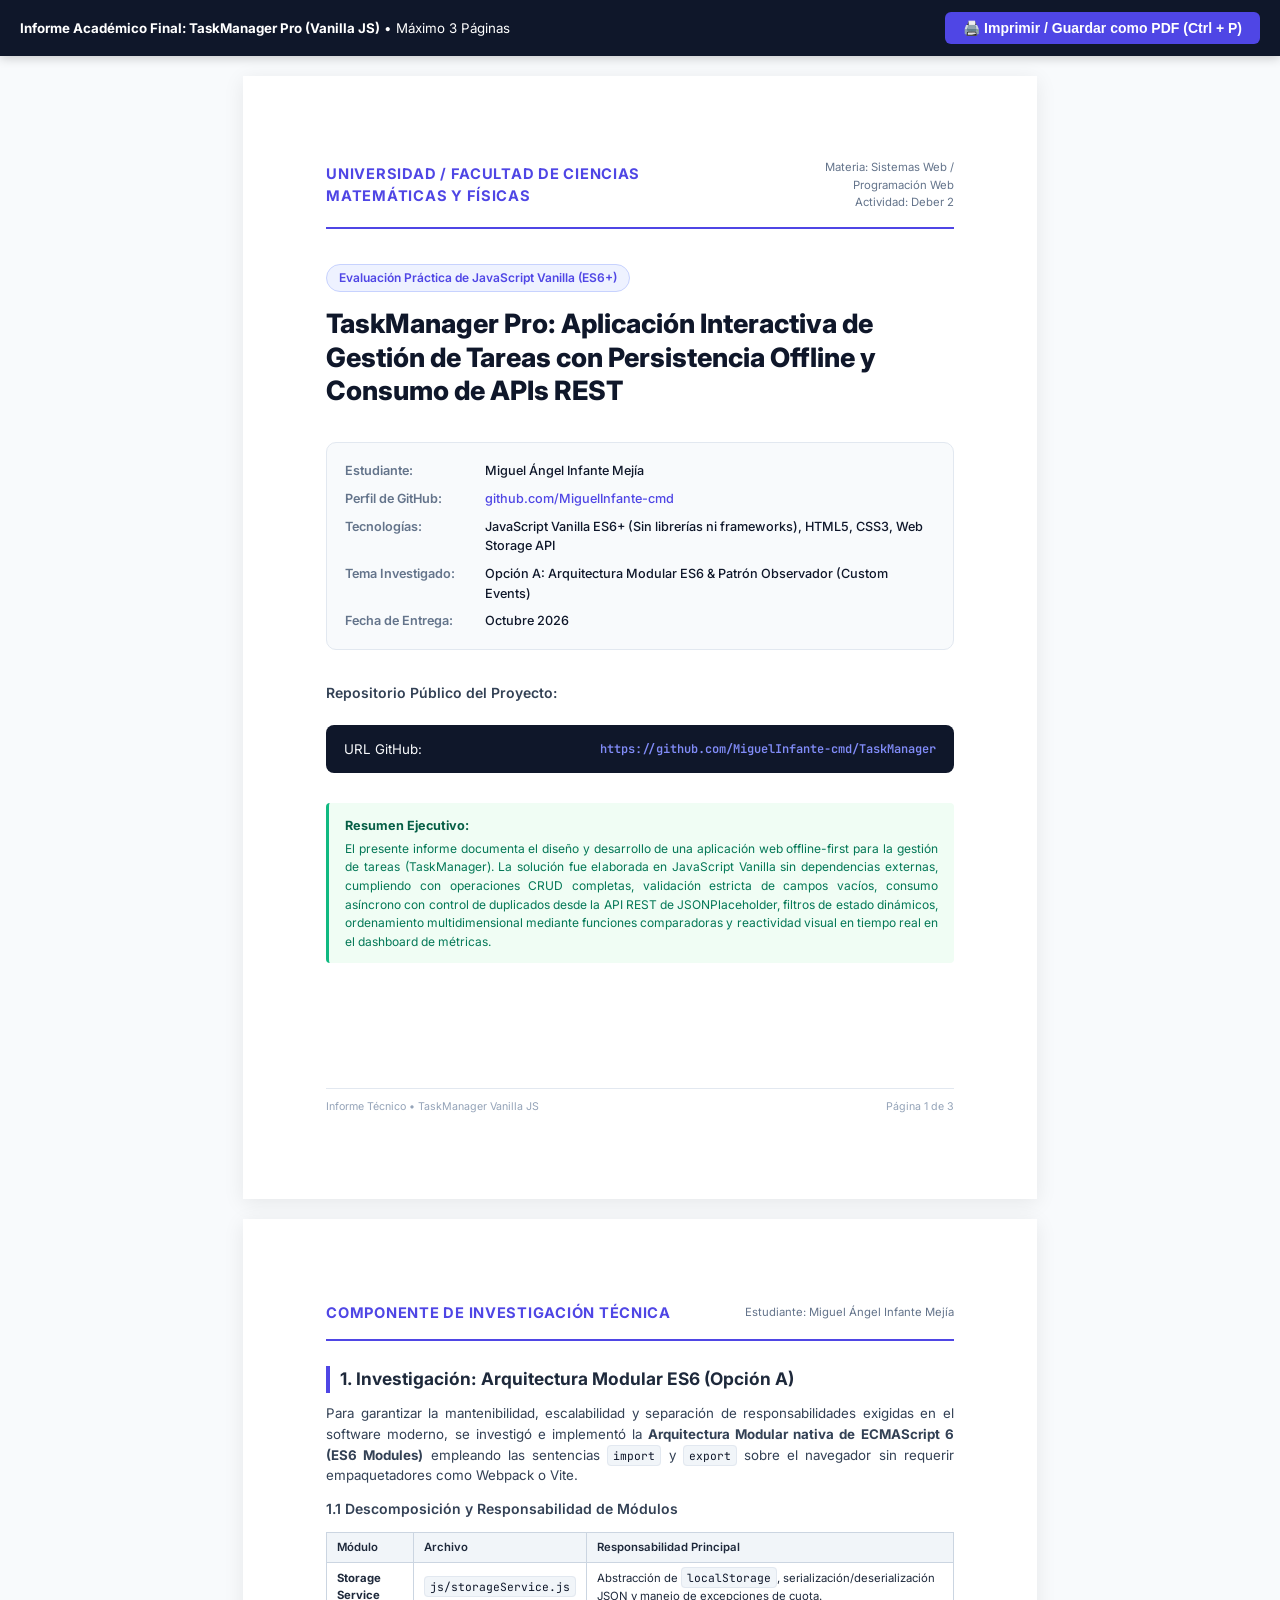
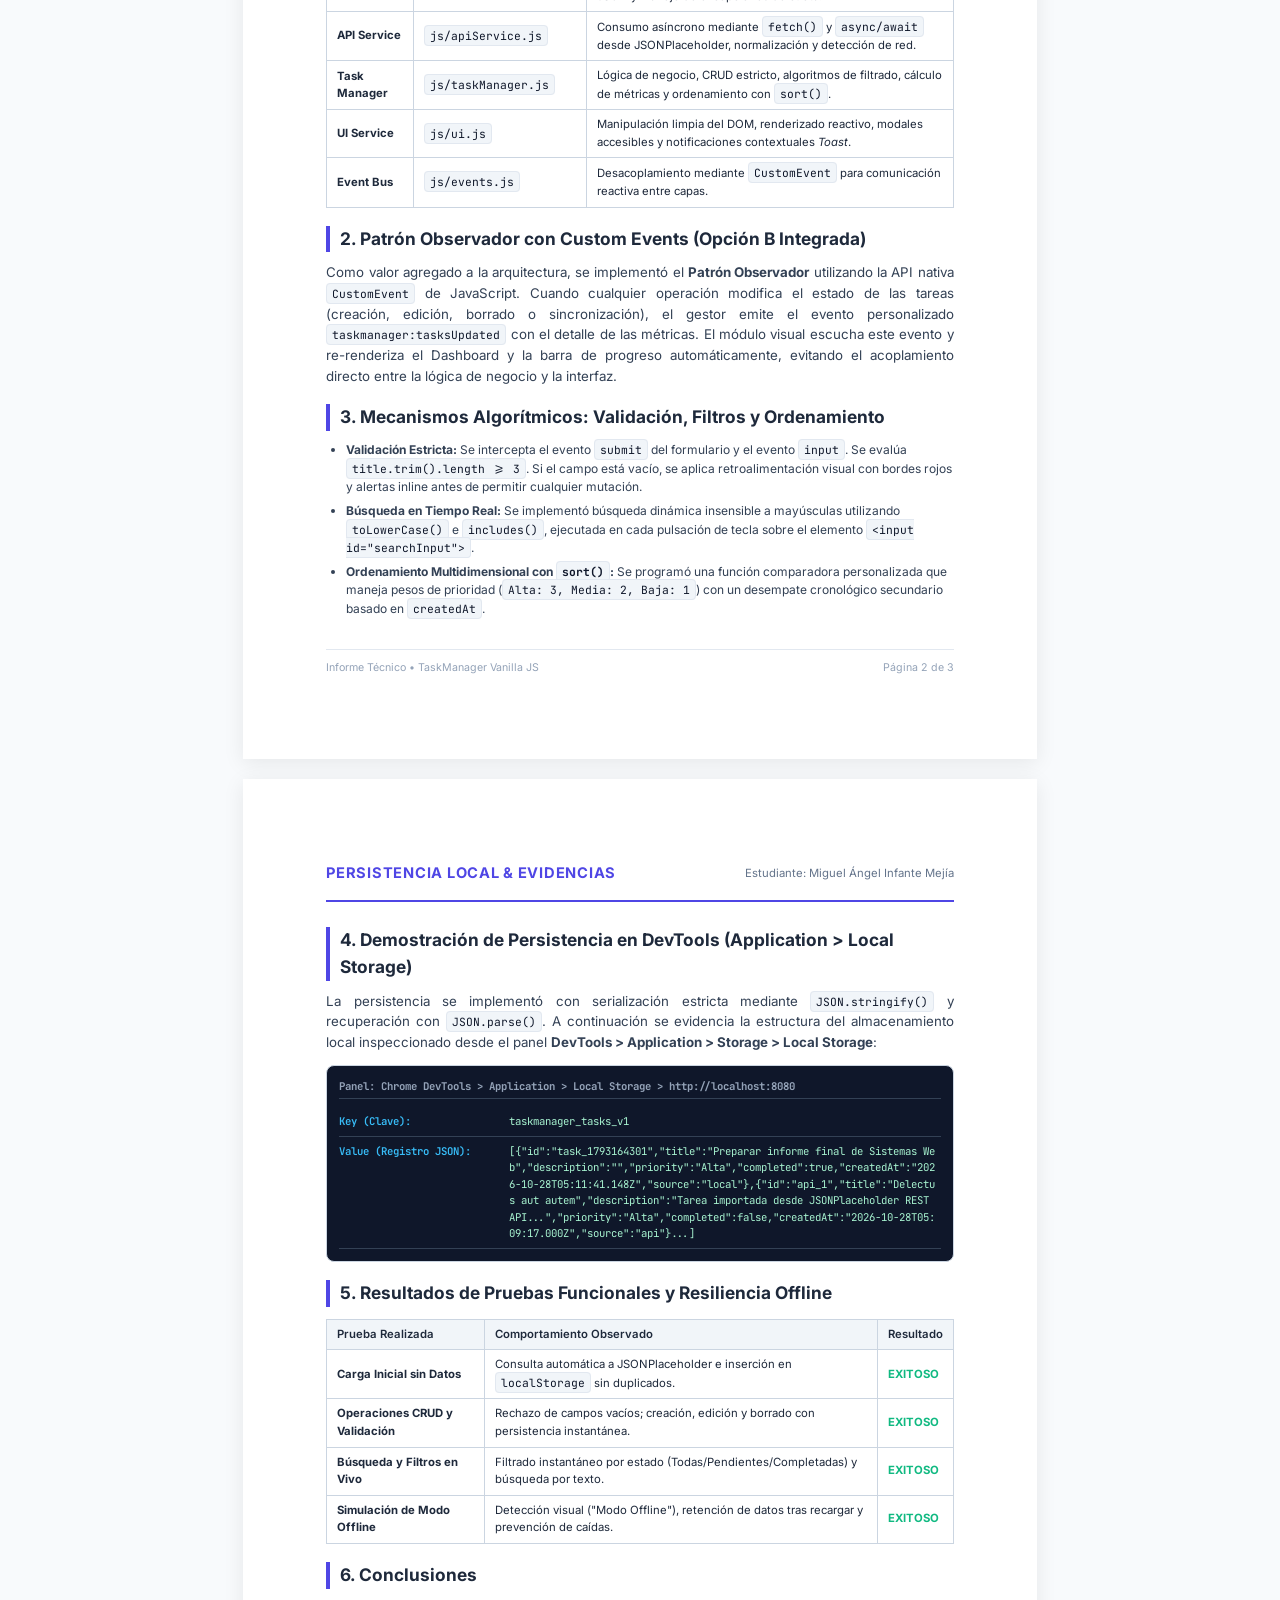
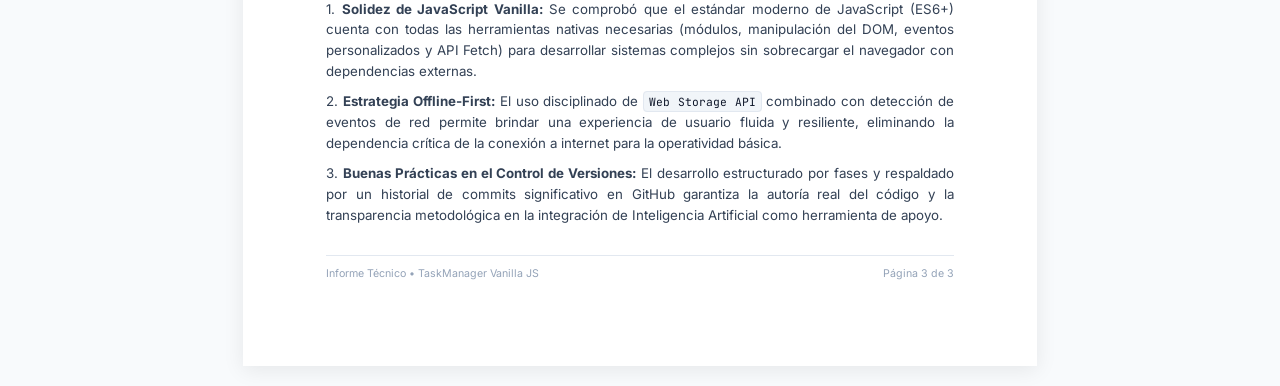
==== INFORME_FINAL.html @ c9c5b3d8 "docs: declaracion obligatoria de IA (AI_DECLARATION.md), documentacion README e informe academico fi" ====
<!DOCTYPE html>
<html lang="es">
<head>
  <meta charset="UTF-8">
  <title>Informe Final - TaskManager Vanilla JS (Miguel Ángel Infante Mejía)</title>
  <style>
    @import url('https://fonts.googleapis.com/css2?family=Inter:wght@300;400;500;600;700;800&family=JetBrains+Mono:wght@400;500&display=swap');

    @page {
      size: A4;
      margin: 15mm 20mm;
    }

    * {
      box-sizing: border-box;
      margin: 0;
      padding: 0;
    }

    body {
      font-family: 'Inter', sans-serif;
      color: #1e293b;
      background: #f8fafc;
      line-height: 1.55;
      font-size: 10pt;
    }

    .page {
      background: #ffffff;
      width: 210mm;
      min-height: 297mm;
      margin: 20px auto;
      padding: 22mm 22mm;
      box-shadow: 0 4px 20px rgba(0, 0, 0, 0.08);
      position: relative;
      page-break-after: always;
      break-after: page;
      display: flex;
      flex-direction: column;
      justify-content: space-between;
    }

    @media print {
      body {
        background: transparent;
      }
      .page {
        margin: 0;
        box-shadow: none;
        width: 100%;
        min-height: 100%;
        padding: 0;
      }
      .no-print {
        display: none !important;
      }
    }

    /* Print toolbar */
    .print-bar {
      position: sticky;
      top: 0;
      background: #0f172a;
      color: #fff;
      padding: 12px 20px;
      display: flex;
      align-items: center;
      justify-content: space-between;
      z-index: 999;
      box-shadow: 0 2px 10px rgba(0,0,0,0.2);
    }

    .btn-print {
      background: #4f46e5;
      color: #fff;
      border: none;
      padding: 8px 18px;
      font-size: 14px;
      font-weight: 600;
      border-radius: 6px;
      cursor: pointer;
      display: inline-flex;
      align-items: center;
      gap: 8px;
    }

    .btn-print:hover {
      background: #4338ca;
    }

    /* Typography & Layout */
    .header-bar {
      border-bottom: 2px solid #4f46e5;
      padding-bottom: 15px;
      margin-bottom: 25px;
      display: flex;
      align-items: center;
      justify-content: space-between;
    }

    .institution-name {
      font-size: 11pt;
      font-weight: 700;
      color: #4f46e5;
      letter-spacing: 0.05em;
      text-transform: uppercase;
    }

    .doc-meta {
      font-size: 8.5pt;
      color: #64748b;
      text-align: right;
    }

    .page-footer {
      border-top: 1px solid #e2e8f0;
      padding-top: 10px;
      margin-top: 20px;
      display: flex;
      justify-content: space-between;
      font-size: 8pt;
      color: #94a3b8;
    }

    h1.main-title {
      font-size: 20pt;
      font-weight: 800;
      color: #0f172a;
      line-height: 1.25;
      margin-bottom: 15px;
    }

    h2.section-title {
      font-size: 13pt;
      font-weight: 700;
      color: #1e293b;
      border-left: 4px solid #4f46e5;
      padding-left: 10px;
      margin: 18px 0 10px 0;
    }

    h3.sub-title {
      font-size: 10.5pt;
      font-weight: 600;
      color: #334155;
      margin: 12px 0 6px 0;
    }

    p {
      margin-bottom: 10px;
      color: #334155;
      text-align: justify;
    }

    /* Cover Styling */
    .cover-container {
      display: flex;
      flex-direction: column;
      justify-content: center;
      flex: 1;
      padding: 10px 0;
    }

    .cover-badge {
      display: inline-block;
      background: #eef2ff;
      color: #4f46e5;
      font-size: 9pt;
      font-weight: 600;
      padding: 4px 12px;
      border-radius: 9999px;
      margin-bottom: 15px;
      width: fit-content;
      border: 1px solid #c7d2fe;
    }

    .cover-card {
      background: #f8fafc;
      border: 1px solid #e2e8f0;
      border-radius: 10px;
      padding: 18px;
      margin: 20px 0;
    }

    .meta-grid {
      display: grid;
      grid-template-columns: 140px 1fr;
      row-gap: 8px;
      font-size: 9.5pt;
    }

    .meta-label {
      font-weight: 600;
      color: #64748b;
    }

    .meta-value {
      font-weight: 500;
      color: #0f172a;
    }

    .repo-box {
      background: #0f172a;
      color: #f8fafc;
      padding: 14px 18px;
      border-radius: 8px;
      margin: 15px 0;
      display: flex;
      align-items: center;
      justify-content: space-between;
      word-break: break-all;
    }

    .repo-box a {
      color: #818cf8;
      text-decoration: none;
      font-weight: 600;
      font-family: 'JetBrains Mono', monospace;
      font-size: 9pt;
    }

    .executive-summary {
      background: #fff;
      border-left: 3px solid #10b981;
      padding: 12px 16px;
      border-radius: 4px;
      background: #f0fdf4;
      margin-top: 15px;
    }

    /* Content styling */
    .badge-code {
      font-family: 'JetBrains Mono', monospace;
      background: #f1f5f9;
      color: #0f172a;
      padding: 2px 5px;
      border-radius: 4px;
      font-size: 8.5pt;
      border: 1px solid #e2e8f0;
    }

    table.data-table {
      width: 100%;
      border-collapse: collapse;
      margin: 12px 0;
      font-size: 8.5pt;
    }

    table.data-table th, table.data-table td {
      border: 1px solid #cbd5e1;
      padding: 6px 10px;
      text-align: left;
    }

    table.data-table th {
      background: #f1f5f9;
      font-weight: 600;
      color: #1e293b;
    }

    .screenshot-box {
      border: 1px solid #cbd5e1;
      border-radius: 8px;
      overflow: hidden;
      margin: 12px 0;
      background: #0f172a;
      color: #f8fafc;
      padding: 12px;
      font-family: 'JetBrains Mono', monospace;
      font-size: 8pt;
    }

    .storage-key-row {
      display: flex;
      gap: 10px;
      border-bottom: 1px solid #334155;
      padding: 6px 0;
    }

    .storage-key-name {
      color: #38bdf8;
      font-weight: 600;
      min-width: 160px;
    }

    .storage-key-val {
      color: #a7f3d0;
      word-break: break-all;
    }
  </style>
</head>
<body>

  <!-- Print action banner (hidden on paper) -->
  <div class="print-bar no-print">
    <div>
      <strong>Informe Académico Final: TaskManager Pro (Vanilla JS)</strong> &bull; Máximo 3 Páginas
    </div>
    <button class="btn-print" onclick="window.print()">
      🖨️ Imprimir / Guardar como PDF (Ctrl + P)
    </button>
  </div>

  <!-- ==========================================================================
       PÁGINA 1: PORTADA Y FICHA TÉCNICA
       ========================================================================== -->
  <div class="page">
    <div>
      <div class="header-bar">
        <span class="institution-name">Universidad / Facultad de Ciencias Matemáticas y Físicas</span>
        <span class="doc-meta">Materia: Sistemas Web / Programación Web<br>Actividad: Deber 2</span>
      </div>

      <div class="cover-container">
        <span class="cover-badge">Evaluación Práctica de JavaScript Vanilla (ES6+)</span>
        
        <h1 class="main-title">
          TaskManager Pro: Aplicación Interactiva de Gestión de Tareas con Persistencia Offline y Consumo de APIs REST
        </h1>

        <div class="cover-card">
          <div class="meta-grid">
            <span class="meta-label">Estudiante:</span>
            <span class="meta-value">Miguel Ángel Infante Mejía</span>

            <span class="meta-label">Perfil de GitHub:</span>
            <span class="meta-value"><a href="https://github.com/MiguelInfante-cmd" target="_blank" style="color: #4f46e5; text-decoration: none;">github.com/MiguelInfante-cmd</a></span>

            <span class="meta-label">Tecnologías:</span>
            <span class="meta-value">JavaScript Vanilla ES6+ (Sin librerías ni frameworks), HTML5, CSS3, Web Storage API</span>

            <span class="meta-label">Tema Investigado:</span>
            <span class="meta-value">Opción A: Arquitectura Modular ES6 & Patrón Observador (Custom Events)</span>

            <span class="meta-label">Fecha de Entrega:</span>
            <span class="meta-value">Octubre 2026</span>
          </div>
        </div>

        <h3 class="sub-title">Repositorio Público del Proyecto:</h3>
        <div class="repo-box">
          <span>URL GitHub:</span>
          <a href="https://github.com/MiguelInfante-cmd/TaskManager" target="_blank">
            https://github.com/MiguelInfante-cmd/TaskManager
          </a>
        </div>

        <div class="executive-summary">
          <strong style="color: #065f46; font-size: 9.5pt;">Resumen Ejecutivo:</strong>
          <p style="font-size: 9pt; margin: 4px 0 0 0; color: #047857;">
            El presente informe documenta el diseño y desarrollo de una aplicación web offline-first para la gestión de tareas (TaskManager). La solución fue elaborada en JavaScript Vanilla sin dependencias externas, cumpliendo con operaciones CRUD completas, validación estricta de campos vacíos, consumo asíncrono con control de duplicados desde la API REST de JSONPlaceholder, filtros de estado dinámicos, ordenamiento multidimensional mediante funciones comparadoras y reactividad visual en tiempo real en el dashboard de métricas.
          </p>
        </div>
      </div>
    </div>

    <div class="page-footer">
      <span>Informe Técnico &bull; TaskManager Vanilla JS</span>
      <span>Página 1 de 3</span>
    </div>
  </div>

  <!-- ==========================================================================
       PÁGINA 2: COMPONENTE DE INVESTIGACIÓN TÉCNICA Y ARQUITECTURA
       ========================================================================== -->
  <div class="page">
    <div>
      <div class="header-bar">
        <span class="institution-name">Componente de Investigación Técnica</span>
        <span class="doc-meta">Estudiante: Miguel Ángel Infante Mejía</span>
      </div>

      <h2 class="section-title">1. Investigación: Arquitectura Modular ES6 (Opción A)</h2>
      <p>
        Para garantizar la mantenibilidad, escalabilidad y separación de responsabilidades exigidas en el software moderno, se investigó e implementó la <strong>Arquitectura Modular nativa de ECMAScript 6 (ES6 Modules)</strong> empleando las sentencias <span class="badge-code">import</span> y <span class="badge-code">export</span> sobre el navegador sin requerir empaquetadores como Webpack o Vite.
      </p>

      <h3 class="sub-title">1.1 Descomposición y Responsabilidad de Módulos</h3>
      <table class="data-table">
        <thead>
          <tr>
            <th>Módulo</th>
            <th>Archivo</th>
            <th>Responsabilidad Principal</th>
          </tr>
        </thead>
        <tbody>
          <tr>
            <td><strong>Storage Service</strong></td>
            <td><span class="badge-code">js/storageService.js</span></td>
            <td>Abstracción de <span class="badge-code">localStorage</span>, serialización/deserialización JSON y manejo de excepciones de cuota.</td>
          </tr>
          <tr>
            <td><strong>API Service</strong></td>
            <td><span class="badge-code">js/apiService.js</span></td>
            <td>Consumo asíncrono mediante <span class="badge-code">fetch()</span> y <span class="badge-code">async/await</span> desde JSONPlaceholder, normalización y detección de red.</td>
          </tr>
          <tr>
            <td><strong>Task Manager</strong></td>
            <td><span class="badge-code">js/taskManager.js</span></td>
            <td>Lógica de negocio, CRUD estricto, algoritmos de filtrado, cálculo de métricas y ordenamiento con <span class="badge-code">sort()</span>.</td>
          </tr>
          <tr>
            <td><strong>UI Service</strong></td>
            <td><span class="badge-code">js/ui.js</span></td>
            <td>Manipulación limpia del DOM, renderizado reactivo, modales accesibles y notificaciones contextuales <em>Toast</em>.</td>
          </tr>
          <tr>
            <td><strong>Event Bus</strong></td>
            <td><span class="badge-code">js/events.js</span></td>
            <td>Desacoplamiento mediante <span class="badge-code">CustomEvent</span> para comunicación reactiva entre capas.</td>
          </tr>
        </tbody>
      </table>

      <h2 class="section-title">2. Patrón Observador con Custom Events (Opción B Integrada)</h2>
      <p>
        Como valor agregado a la arquitectura, se implementó el <strong>Patrón Observador</strong> utilizando la API nativa <span class="badge-code">CustomEvent</span> de JavaScript. Cuando cualquier operación modifica el estado de las tareas (creación, edición, borrado o sincronización), el gestor emite el evento personalizado <span class="badge-code">taskmanager:tasksUpdated</span> con el detalle de las métricas. El módulo visual escucha este evento y re-renderiza el Dashboard y la barra de progreso automáticamente, evitando el acoplamiento directo entre la lógica de negocio y la interfaz.
      </p>

      <h2 class="section-title">3. Mecanismos Algorítmicos: Validación, Filtros y Ordenamiento</h2>
      <ul style="padding-left: 20px; font-size: 9pt; color: #334155; margin-bottom: 10px;">
        <li style="margin-bottom: 5px;">
          <strong>Validación Estricta:</strong> Se intercepta el evento <span class="badge-code">submit</span> del formulario y el evento <span class="badge-code">input</span>. Se evalúa <span class="badge-code">title.trim().length >= 3</span>. Si el campo está vacío, se aplica retroalimentación visual con bordes rojos y alertas inline antes de permitir cualquier mutación.
        </li>
        <li style="margin-bottom: 5px;">
          <strong>Búsqueda en Tiempo Real:</strong> Se implementó búsqueda dinámica insensible a mayúsculas utilizando <span class="badge-code">toLowerCase()</span> e <span class="badge-code">includes()</span>, ejecutada en cada pulsación de tecla sobre el elemento <span class="badge-code">&lt;input id="searchInput"&gt;</span>.
        </li>
        <li>
          <strong>Ordenamiento Multidimensional con <span class="badge-code">sort()</span>:</strong> Se programó una función comparadora personalizada que maneja pesos de prioridad (<span class="badge-code">Alta: 3, Media: 2, Baja: 1</span>) con un desempate cronológico secundario basado en <span class="badge-code">createdAt</span>.
        </li>
      </ul>
    </div>

    <div class="page-footer">
      <span>Informe Técnico &bull; TaskManager Vanilla JS</span>
      <span>Página 2 de 3</span>
    </div>
  </div>

  <!-- ==========================================================================
       PÁGINA 3: PERSISTENCIA, PRUEBAS Y CONCLUSIONES
       ========================================================================== -->
  <div class="page">
    <div>
      <div class="header-bar">
        <span class="institution-name">Persistencia Local & Evidencias</span>
        <span class="doc-meta">Estudiante: Miguel Ángel Infante Mejía</span>
      </div>

      <h2 class="section-title">4. Demostración de Persistencia en DevTools (Application > Local Storage)</h2>
      <p>
        La persistencia se implementó con serialización estricta mediante <span class="badge-code">JSON.stringify()</span> y recuperación con <span class="badge-code">JSON.parse()</span>. A continuación se evidencia la estructura del almacenamiento local inspeccionado desde el panel <strong>DevTools > Application > Storage > Local Storage</strong>:
      </p>

      <div class="screenshot-box">
        <div style="color: #94a3b8; margin-bottom: 8px; border-bottom: 1px solid #334155; padding-bottom: 4px;">
          <strong>Panel: Chrome DevTools &gt; Application &gt; Local Storage &gt; http://localhost:8080</strong>
        </div>
        <div class="storage-key-row">
          <span class="storage-key-name">Key (Clave):</span>
          <span class="storage-key-val">taskmanager_tasks_v1</span>
        </div>
        <div class="storage-key-row">
          <span class="storage-key-name">Value (Registro JSON):</span>
          <span class="storage-key-val">[{"id":"task_1793164301","title":"Preparar informe final de Sistemas Web","description":"","priority":"Alta","completed":true,"createdAt":"2026-10-28T05:11:41.148Z","source":"local"},{"id":"api_1","title":"Delectus aut autem","description":"Tarea importada desde JSONPlaceholder REST API...","priority":"Alta","completed":false,"createdAt":"2026-10-28T05:09:17.000Z","source":"api"}...]</span>
        </div>
      </div>

      <h2 class="section-title">5. Resultados de Pruebas Funcionales y Resiliencia Offline</h2>
      <table class="data-table">
        <thead>
          <tr>
            <th>Prueba Realizada</th>
            <th>Comportamiento Observado</th>
            <th>Resultado</th>
          </tr>
        </thead>
        <tbody>
          <tr>
            <td><strong>Carga Inicial sin Datos</strong></td>
            <td>Consulta automática a JSONPlaceholder e inserción en <span class="badge-code">localStorage</span> sin duplicados.</td>
            <td style="color: #10b981; font-weight: 700;">EXITOSO</td>
          </tr>
          <tr>
            <td><strong>Operaciones CRUD y Validación</strong></td>
            <td>Rechazo de campos vacíos; creación, edición y borrado con persistencia instantánea.</td>
            <td style="color: #10b981; font-weight: 700;">EXITOSO</td>
          </tr>
          <tr>
            <td><strong>Búsqueda y Filtros en Vivo</strong></td>
            <td>Filtrado instantáneo por estado (Todas/Pendientes/Completadas) y búsqueda por texto.</td>
            <td style="color: #10b981; font-weight: 700;">EXITOSO</td>
          </tr>
          <tr>
            <td><strong>Simulación de Modo Offline</strong></td>
            <td>Detección visual ("Modo Offline"), retención de datos tras recargar y prevención de caídas.</td>
            <td style="color: #10b981; font-weight: 700;">EXITOSO</td>
          </tr>
        </tbody>
      </table>

      <h2 class="section-title">6. Conclusiones</h2>
      <p>
        1. <strong>Solidez de JavaScript Vanilla:</strong> Se comprobó que el estándar moderno de JavaScript (ES6+) cuenta con todas las herramientas nativas necesarias (módulos, manipulación del DOM, eventos personalizados y API Fetch) para desarrollar sistemas complejos sin sobrecargar el navegador con dependencias externas.
      </p>
      <p>
        2. <strong>Estrategia Offline-First:</strong> El uso disciplinado de <span class="badge-code">Web Storage API</span> combinado con detección de eventos de red permite brindar una experiencia de usuario fluida y resiliente, eliminando la dependencia crítica de la conexión a internet para la operatividad básica.
      </p>
      <p>
        3. <strong>Buenas Prácticas en el Control de Versiones:</strong> El desarrollo estructurado por fases y respaldado por un historial de commits significativo en GitHub garantiza la autoría real del código y la transparencia metodológica en la integración de Inteligencia Artificial como herramienta de apoyo.
      </p>
    </div>

    <div class="page-footer">
      <span>Informe Técnico &bull; TaskManager Vanilla JS</span>
      <span>Página 3 de 3</span>
    </div>
  </div>

</body>
</html>
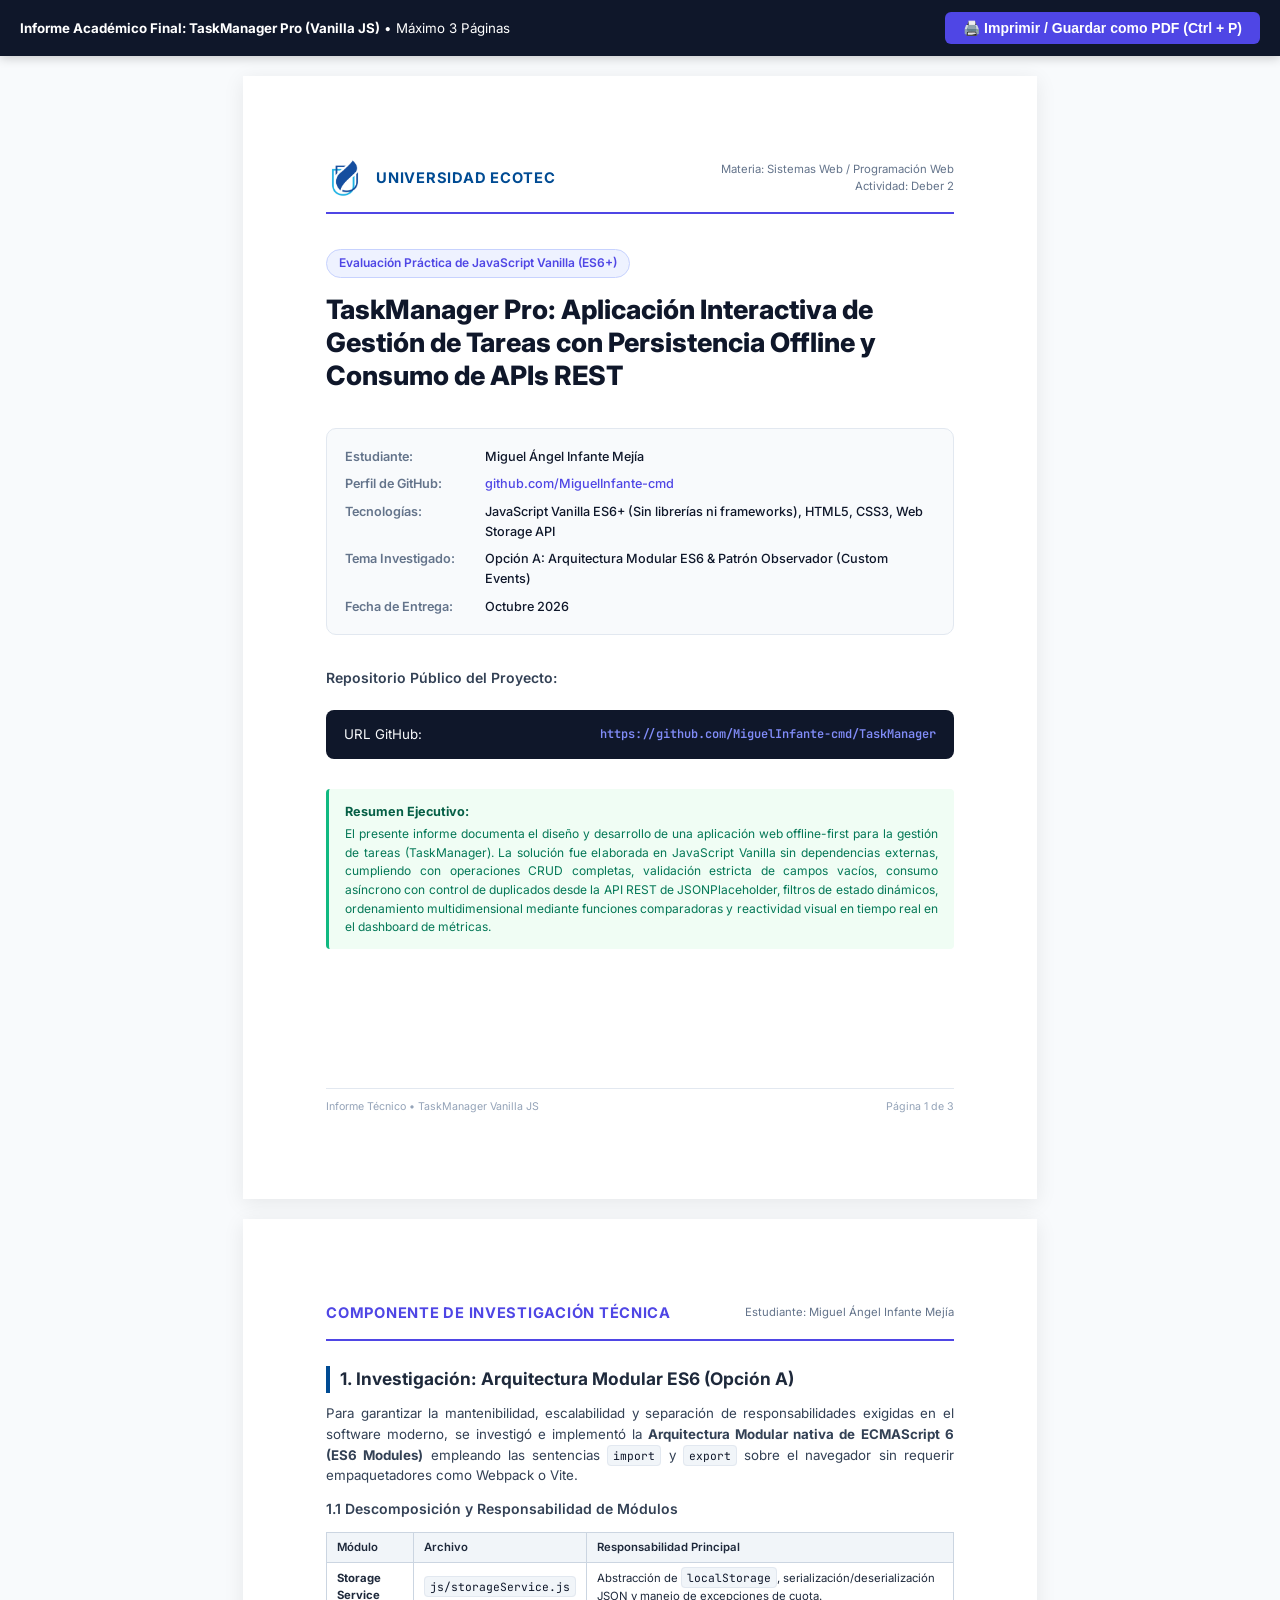
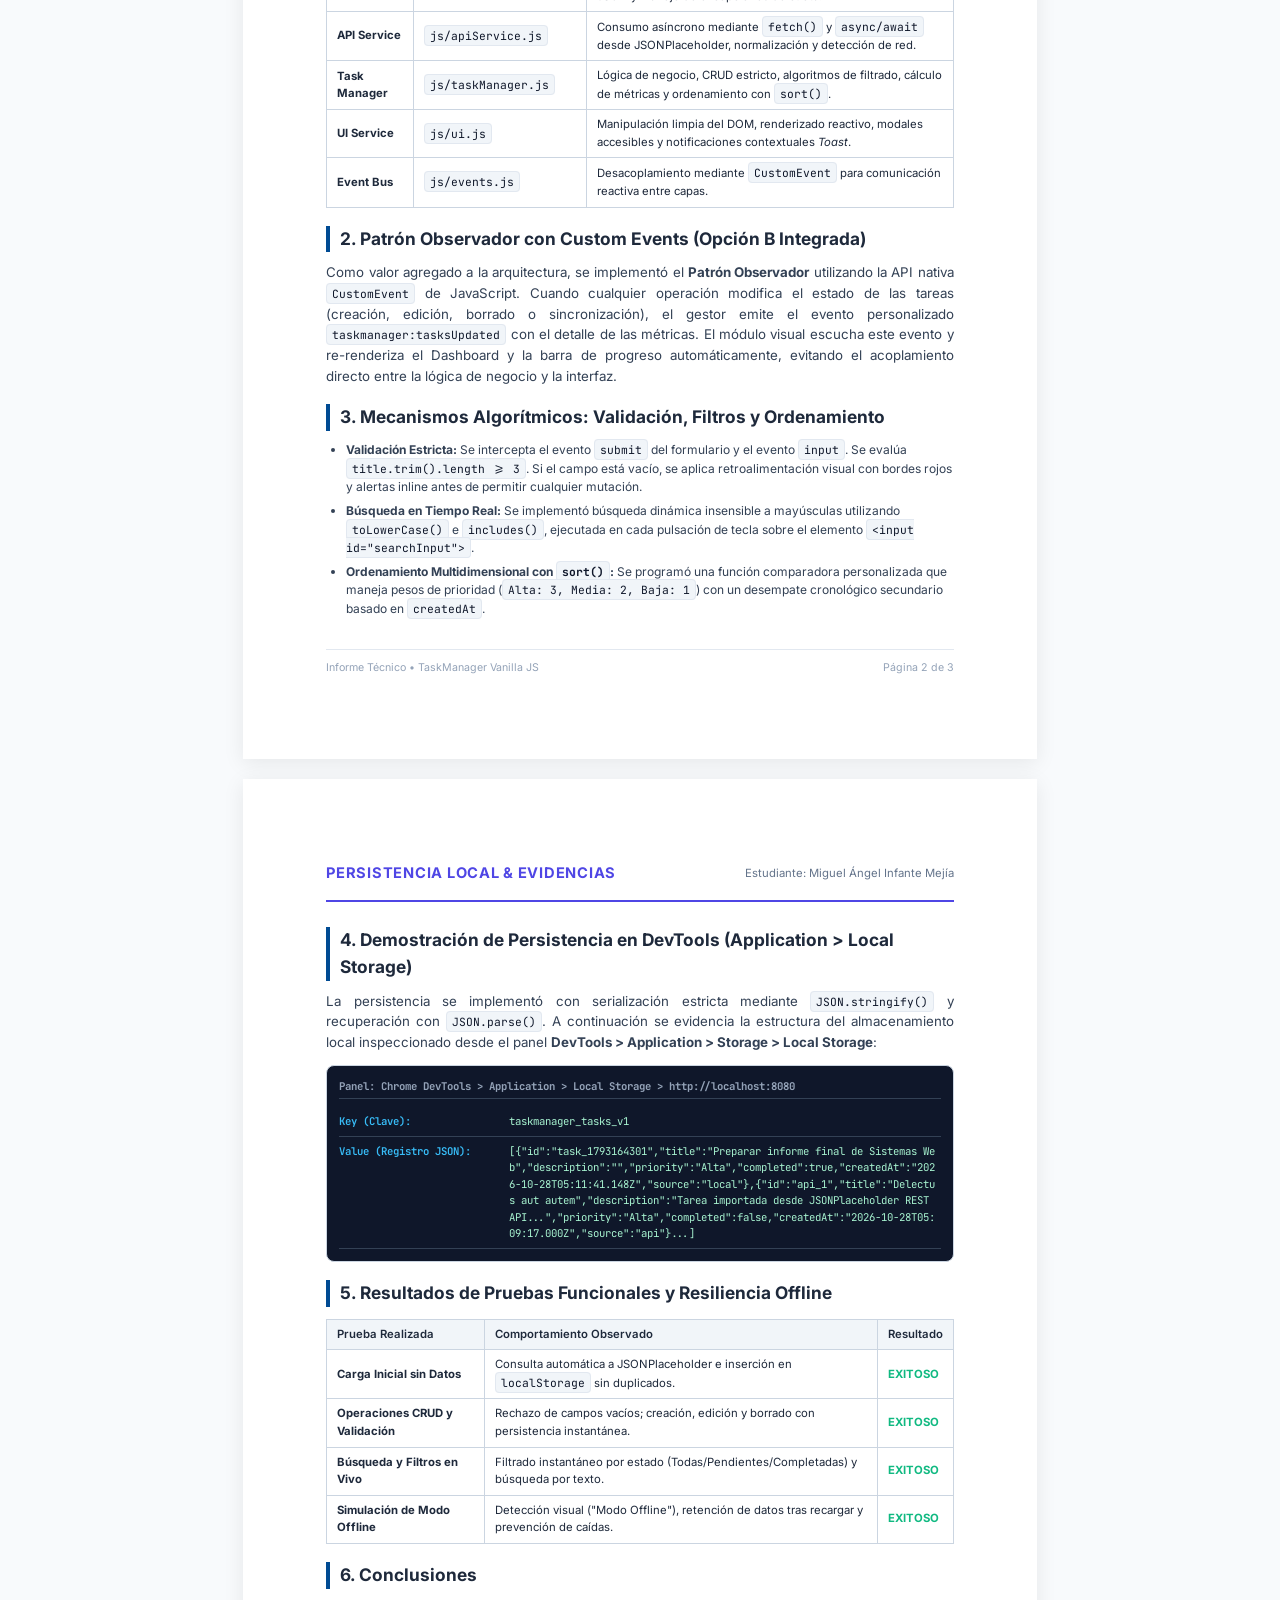
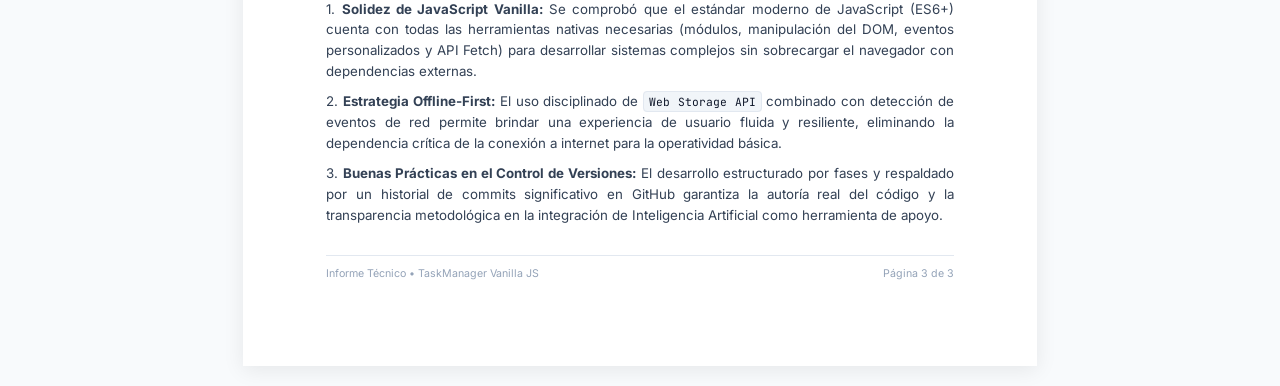
==== commit aaf72d22: "feat(ui): rediseño a tema claro institucional ECOTEC, logo oficial y vista lista/cuadrícula" ====
--- a/INFORME_FINAL.html
+++ b/INFORME_FINAL.html
@@ -134,7 +134,7 @@
       font-size: 13pt;
       font-weight: 700;
       color: #1e293b;
-      border-left: 4px solid #4f46e5;
+      border-left: 4px solid #004b93;
       padding-left: 10px;
       margin: 18px 0 10px 0;
     }
@@ -307,7 +307,10 @@
   <div class="page">
     <div>
       <div class="header-bar">
-        <span class="institution-name">Universidad / Facultad de Ciencias Matemáticas y Físicas</span>
+        <div style="display: flex; align-items: center; gap: 12px;">
+          <img src="assets/ecotec-logo.png" alt="Logo ECOTEC" style="height: 38px; width: auto; object-fit: contain;">
+          <span class="institution-name" style="color: #004b93;">Universidad ECOTEC</span>
+        </div>
         <span class="doc-meta">Materia: Sistemas Web / Programación Web<br>Actividad: Deber 2</span>
       </div>
 
